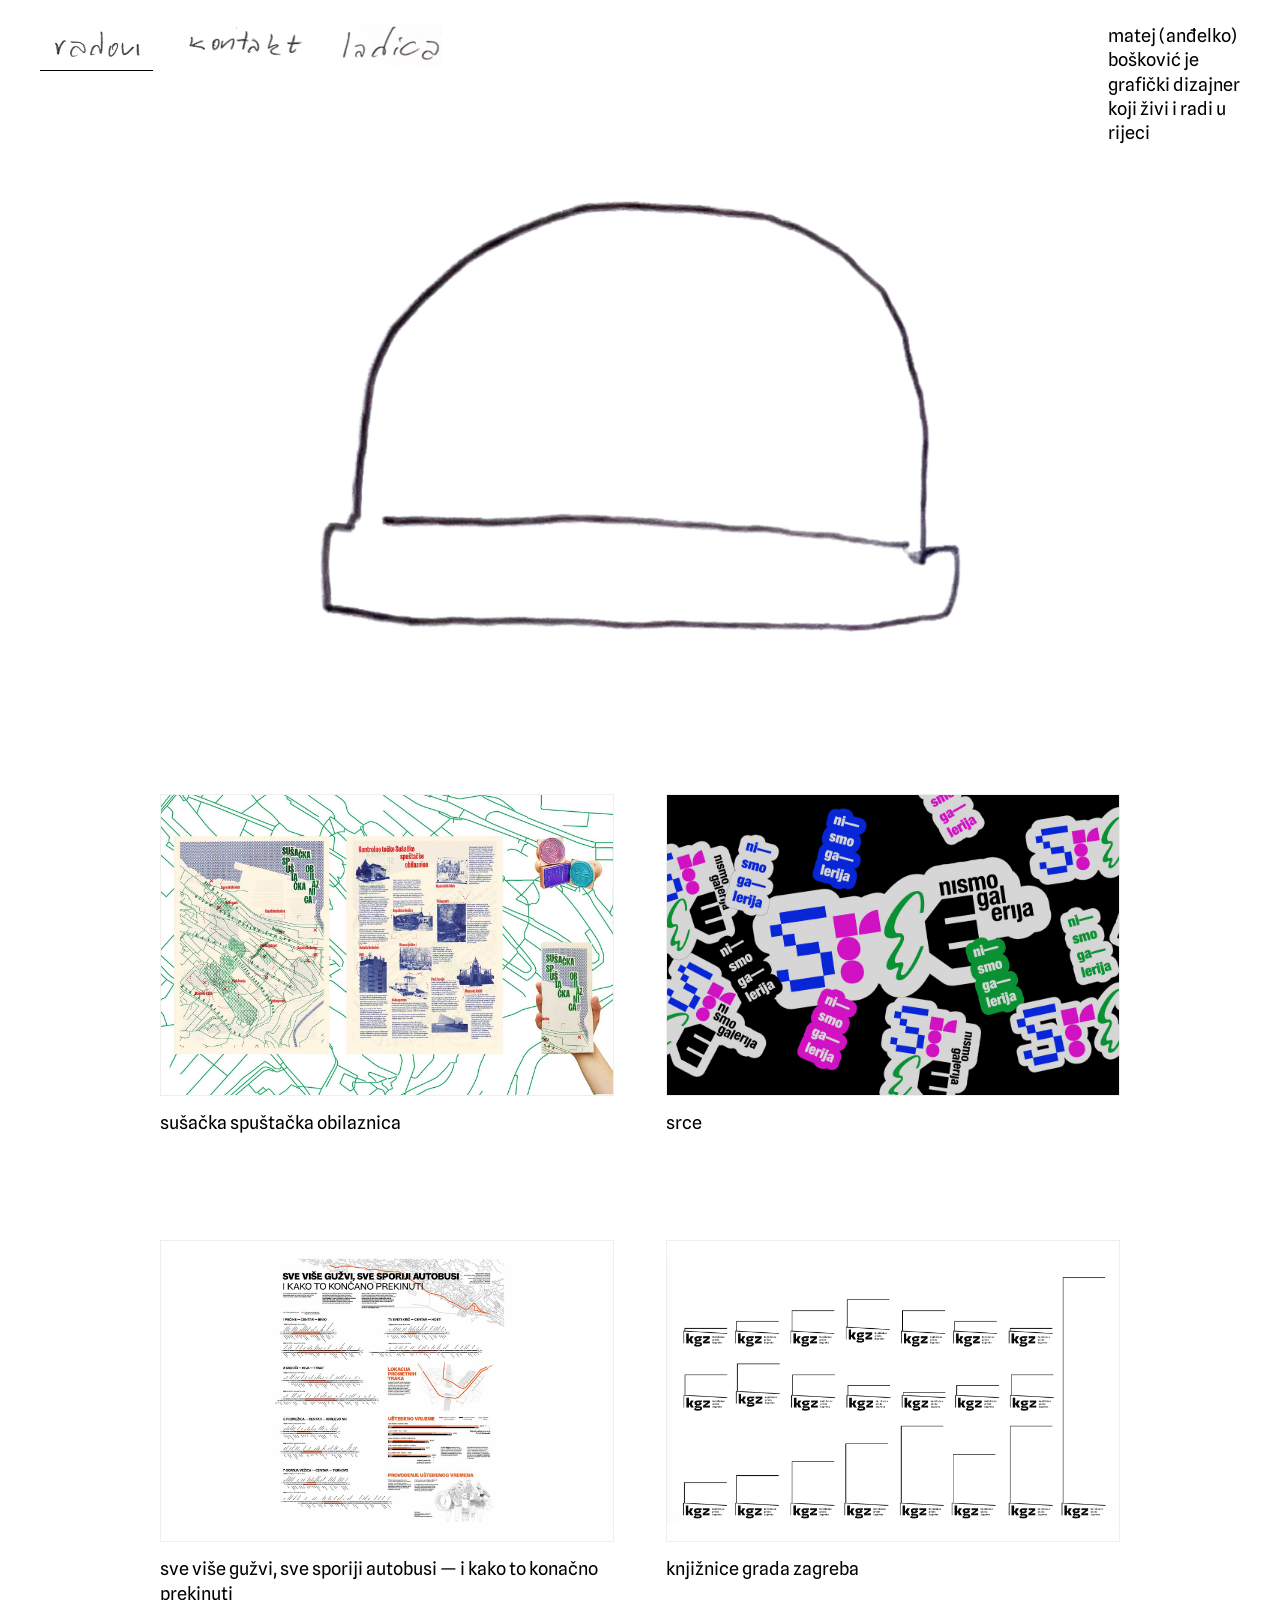
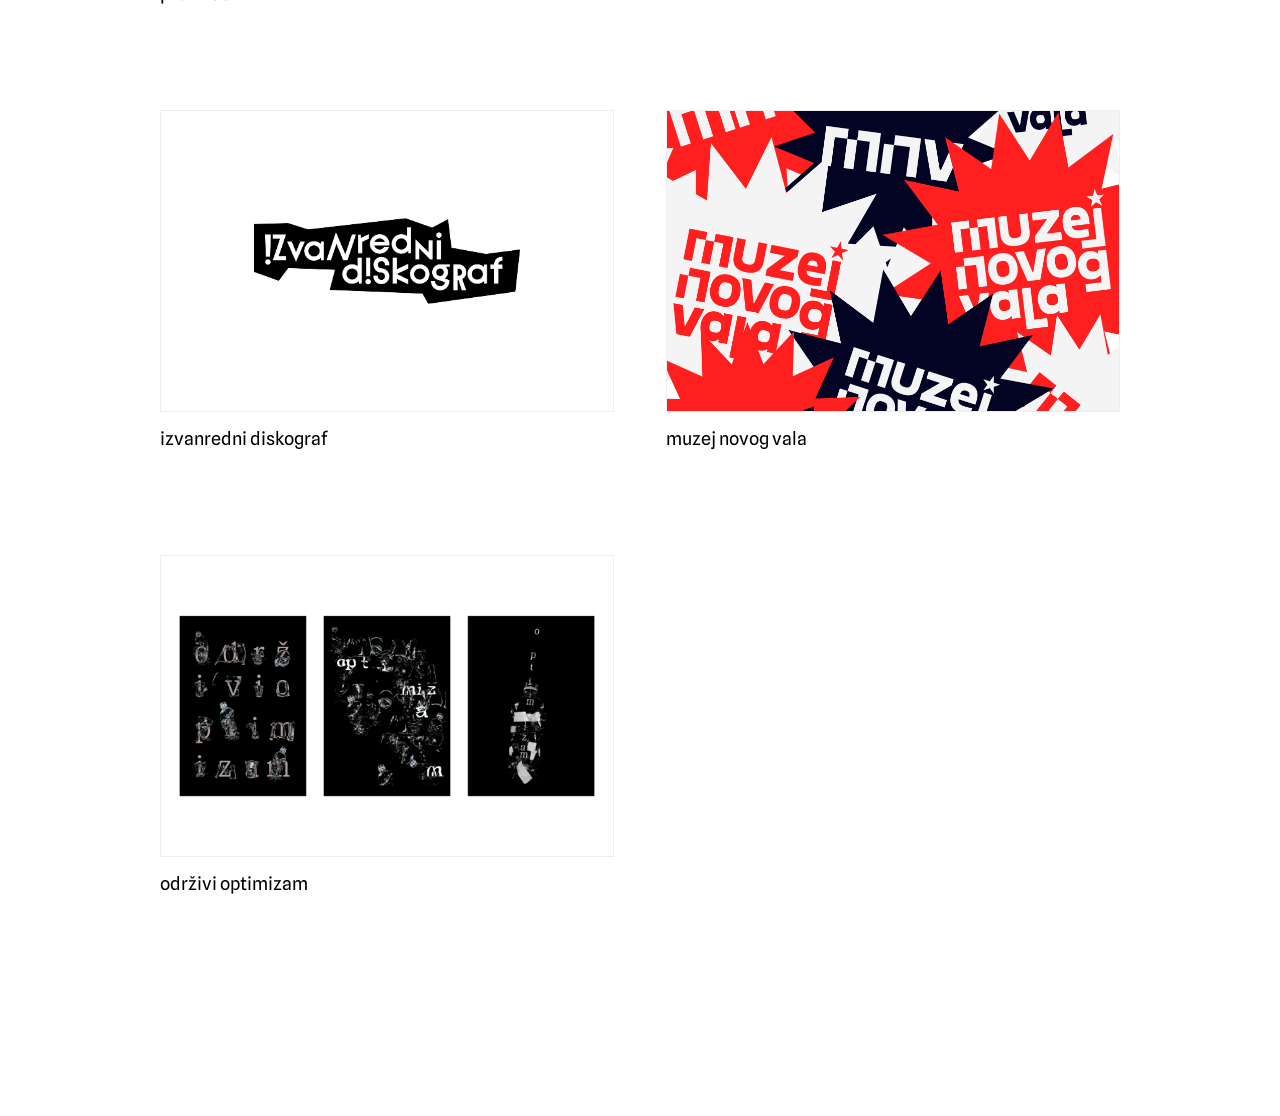
==== index.html @ 8eba4154 "Update portfolio" ====
<!DOCTYPE html>
<html lang="hr">
<head>
    <meta charset="UTF-8">
    <meta name="viewport" content="width=device-width, initial-scale=1.0">
    <title>Matej Bošković — Grafički dizajner | Graphic Designer, Rijeka</title>
    
    <!-- Primary Meta Tags -->
    <meta name="title" content="Matej Bošković — Grafički dizajner | Graphic Designer, Rijeka">
    <meta name="description" content="Matej (Anđelko) Bošković je grafički dizajner koji živi i radi u Rijeci. Portfolio radova: vizualni identiteti, tipografija, kartografija, plakati i vizualizacija podataka.">
    <meta name="keywords" content="Matej Bošković, Matej Anđelko Bošković, matejboky, grafički dizajner, graphic designer, dizajner Rijeka, vizualni identitet, visual identity, branding, tipografija, typography, plakati, poster design, Sušačka spuštačka obilaznica, Knjižnice grada Zagreba, Muzej novog vala, Izvanredni diskograf, Održivi optimizam">
    <meta name="author" content="Matej Bošković">
    <meta name="robots" content="index, follow">
    
    <!-- Open Graph / Facebook / LinkedIn / WhatsApp -->
    <meta property="og:type" content="website">
    <meta property="og:title" content="Matej Bošković — Grafički dizajner | Graphic Designer">
    <meta property="og:description" content="Portfolio grafičkog dizajna Mateja Boškovića iz Rijeke — vizualni identiteti, tipografija, plakati i kartografija.">
    <meta property="og:image" content="assets/01_WP_01_ProjectSSO_thumbnail.jpg">
    <meta property="og:site_name" content="Matej Bošković Portfolio">
    <meta property="og:locale" content="hr_HR">
    
    <!-- Twitter / X -->
    <meta name="twitter:card" content="summary_large_image">
    <meta name="twitter:title" content="Matej Bošković — Grafički dizajner | Graphic Designer">
    <meta name="twitter:description" content="Portfolio grafičkog dizajna Mateja Boškovića iz Rijeke — vizualni identiteti, tipografija, plakati i kartografija.">
    <meta name="twitter:image" content="assets/01_WP_01_ProjectSSO_thumbnail.jpg">
    
    <!-- Schema.org JSON-LD Structured Data for Google Search -->
    <script type="application/ld+json">
    {
      "@context": "https://schema.org",
      "@type": "Person",
      "name": "Matej Bošković",
      "alternateName": ["Matej Anđelko Bošković", "matejboky"],
      "jobTitle": "Grafički dizajner",
      "description": "Grafički dizajner koji živi i radi u Rijeci, specijaliziran za vizualne identitete, tipografiju, plakate i vizualizaciju podataka.",
      "email": "matejboskovic.2011@gmail.com",
      "telephone": "+385919146658",
      "address": {
        "@type": "PostalAddress",
        "addressLocality": "Rijeka",
        "addressCountry": "HR"
      },
      "sameAs": [
        "https://instagram.com/matejboky"
      ],
      "knowsAbout": [
        "Grafički dizajn",
        "Graphic Design",
        "Vizualni identitet",
        "Visual Identity",
        "Branding",
        "Tipografija",
        "Typography",
        "Kartografija",
        "Vizualizacija podataka"
      ]
    }
    </script>

    <link rel="stylesheet" href="style.css">
</head>
<body>
    <!-- Full browser viewport width header -->
    <header>
        <nav class="desktop-nav">
            <a href="index.html" class="nav-btn active" id="nav-radovi">
                <img src="assets/nav_radovi.png" alt="radovi">
            </a>
            <a href="kontakt.html" class="nav-btn" id="nav-kontakt">
                <img src="assets/nav_kontakt.png" alt="kontakt">
            </a>
            <a href="#" class="nav-btn" id="nav-ladica">
                <img src="assets/nav_ladica.jpg" alt="ladica">
            </a>
        </nav>
        <div class="bio-text">matej (anđelko) 
bošković je 
grafički dizajner 
koji živi i radi u 
rijeci</div>
        <button class="mobile-hamburger-btn" id="mobile-menu-btn" aria-label="Open menu">
            <img src="assets/hamburger_menu.jpg" alt="Menu">
        </button>
    </header>

    <!-- Mobile Navigation Overlay -->
    <div class="mobile-menu-overlay" id="mobile-menu-overlay">
        <div class="mobile-menu-content">
            <a href="index.html" class="nav-btn active">
                <img src="assets/nav_radovi.png" alt="radovi">
            </a>
            <a href="kontakt.html" class="nav-btn">
                <img src="assets/nav_kontakt.png" alt="kontakt">
            </a>
            <a href="#" class="nav-btn">
                <img src="assets/nav_ladica.jpg" alt="ladica">
            </a>
        </div>
    </div>

    <div class="page-container">
        <main>
            <!-- Hero Beanie illustration -->
            <div class="hero-illustration-container">
                <img src="assets/beanie.png" alt="Central beanie illustration" id="hero-beanie">
            </div>

            <!-- 2-Column Project Grid matching mainpage.pdf -->
            <div class="project-grid">
                <!-- Project 1: Sušačka spuštačka obilaznica -->
                <a href="sso.html" class="project-card" id="card-sso">
                    <div class="project-img-wrapper">
                        <img src="assets/thumb_sso.jpg" alt="Sušačka spuštačka obilaznica">
                    </div>
                    <div class="project-caption">Sušačka spuštačka obilaznica</div>
                </a>

                <!-- Project 2: Srce (Galerija srce) -->
                <a href="srce.html" class="project-card" id="card-srce">
                    <div class="project-img-wrapper">
                        <img src="assets/thumb_srce.jpg" alt="Srce">
                    </div>
                    <div class="project-caption">Srce</div>
                </a>

                <!-- Project 3: Sve više gužvi... -->
                <a href="autotrolej.html" class="project-card" id="card-autotrolej">
                    <div class="project-img-wrapper">
                        <img src="assets/thumb_autotrolej.jpg" alt="Sve više gužvi, sve sporiji autobusi — i kako to konačno prekinuti">
                    </div>
                    <div class="project-caption">Sve više gužvi, sve sporiji autobusi — i kako to konačno prekinuti</div>
                </a>

                <!-- Project 4: Knjižnice grada Zagreba -->
                <a href="kgz.html" class="project-card" id="card-kgz">
                    <div class="project-img-wrapper">
                        <img src="assets/thumb_kgz.png" alt="Knjižnice grada Zagreba">
                    </div>
                    <div class="project-caption">Knjižnice grada zagreba</div>
                </a>

                <!-- Project 5: Izvanredni diskograf -->
                <a href="diskograf.html" class="project-card" id="card-diskograf">
                    <div class="project-img-wrapper">
                        <img src="assets/thumb_diskograf.jpg" alt="Izvanredni diskograf">
                    </div>
                    <div class="project-caption">Izvanredni diskograf</div>
                </a>

                <!-- Project 6: Muzej novog vala -->
                <a href="mnv.html" class="project-card" id="card-mnv">
                    <div class="project-img-wrapper">
                        <img src="assets/thumb_mnv.png" alt="Muzej novog vala">
                    </div>
                    <div class="project-caption">Muzej novog vala</div>
                </a>

                <!-- Project 7: Održivi optimizam -->
                <a href="oo.html" class="project-card" id="card-oo">
                    <div class="project-img-wrapper">
                        <img src="assets/thumb_oo.jpg" alt="Održivi optimizam">
                    </div>
                    <div class="project-caption">Održivi optimizam</div>
                </a>
            </div>
        </main>
    </div>

    <script src="script.js"></script>
</body>
</html>
---- style.css ----
@import url('https://fonts.googleapis.com/css2?family=Spline+Sans:wght@300;400;500;600&display=swap');

/* Reset and base styles */
* {
    box-sizing: border-box;
    margin: 0;
    padding: 0;
}

body {
    background-color: #ffffff;
    color: #000000;
    font-family: 'Spline Sans', -apple-system, BlinkMacSystemFont, sans-serif;
    font-size: 18px;
    line-height: 1.5;
    -webkit-font-smoothing: antialiased;
    display: flex;
    flex-direction: column;
    align-items: center;
    min-height: 100vh;
    width: 100%;
    overflow-x: hidden;
    padding-bottom: 120px;
}

body.menu-open {
    overflow: hidden;
}

/* Full Browser Viewport Width Header */
header {
    width: 100%;
    display: flex;
    justify-content: space-between;
    align-items: flex-start;
    padding: 24px 40px 40px 40px;
}

/* Navigation menu using handwritten JPG buttons */
nav.desktop-nav {
    display: flex;
    gap: 28px;
    align-items: flex-end;
}

.nav-btn {
    display: inline-block;
    text-decoration: none;
    position: relative;
    padding-bottom: 4px;
    transition: opacity 0.2s ease;
}

.nav-btn img {
    height: 42px;
    width: auto;
    display: block;
    object-fit: contain;
}

.nav-btn:hover {
    opacity: 0.6;
}

/* Active navigation underline */
.nav-btn.active::after {
    content: '';
    position: absolute;
    bottom: -1px;
    left: 0;
    width: 100%;
    height: 1px;
    background-color: #000000;
}

/* Bio Text block (Full Right Browser Edge) */
.bio-text {
    font-family: 'Spline Sans', sans-serif;
    font-size: 18px;
    font-weight: 400;
    line-height: 1.35;
    color: #000000;
    text-align: left;
    white-space: pre-line;
}

/* Mobile Hamburger Menu Button (Hidden on Desktop) */
.mobile-hamburger-btn {
    display: none;
    background: none;
    border: none;
    cursor: pointer;
    padding: 0;
}

.mobile-hamburger-btn img {
    height: 38px;
    width: auto;
    display: block;
}

/* Mobile Navigation Menu Overlay */
.mobile-menu-overlay {
    display: none;
    position: fixed;
    top: 0;
    left: 0;
    width: 100vw;
    height: 100vh;
    background-color: #ffffff;
    z-index: 1000;
    flex-direction: column;
    justify-content: center;
    align-items: center;
    gap: 40px;
    opacity: 0;
    pointer-events: none;
    transition: opacity 0.3s ease;
}

.mobile-menu-overlay.active {
    opacity: 1;
    pointer-events: auto;
}

.mobile-menu-content {
    display: flex;
    flex-direction: column;
    align-items: center;
    gap: 40px;
}

.mobile-menu-content .nav-btn img {
    height: 54px;
}

/* Sticky Back Arrow Bar directly below header navigation buttons */
.back-arrow-bar {
    width: 100%;
    display: flex;
    justify-content: flex-start;
    padding-left: 40px;
    margin-top: -65px;
    margin-bottom: 20px;
    position: sticky;
    top: 20px;
    z-index: 100;
    pointer-events: none;
}

.back-link {
    display: inline-block;
    pointer-events: auto;
    transition: opacity 0.2s ease, transform 0.2s ease;
}

.back-link img {
    height: 52px;
    width: auto;
    display: block;
}

.back-link:hover {
    opacity: 0.6;
    transform: scale(1.05);
}

/* Page Container for Main Content */
.page-container {
    width: 100%;
    max-width: 1512px;
    padding: 0 23px;
    display: flex;
    flex-direction: column;
    align-items: center;
}

/* Full Width Container for Contact Page */
.full-width-container {
    width: 100%;
    display: flex;
    flex-direction: column;
    align-items: center;
}

/* Gentle Fade In Up Animation Keyframes for All Pages */
@keyframes fadeInUp {
    0% {
        opacity: 0;
        transform: translateY(40px);
    }
    100% {
        opacity: 1;
        transform: translateY(0);
    }
}

/* Main Content Area: Applies gentle fade-in-up animation on every page load */
main {
    width: 100%;
    display: flex;
    flex-direction: column;
    align-items: center;
    animation: fadeInUp 1.4s cubic-bezier(0.16, 1, 0.3, 1) forwards;
}

/* Hero Central Beanie Illustration Section (Radovi Page) */
.hero-illustration-container {
    width: 100%;
    margin-top: 15px;
    margin-bottom: clamp(160px, 18vh, 240px);
    display: flex;
    justify-content: center;
    align-items: center;
    text-align: center;
    animation: fadeInUp 1.4s cubic-bezier(0.16, 1, 0.3, 1) 0.1s both;
}

.hero-illustration-container img {
    width: auto;
    max-width: min(740px, 75vw);
    max-height: min(460px, 48vh);
    height: auto;
    object-fit: contain;
    margin: 0 auto;
    display: block;
}

/* 2-Column Project Grid matching mainpage.pdf */
.project-grid {
    width: 100%;
    max-width: 960px;
    display: grid;
    grid-template-columns: repeat(2, 454px);
    justify-content: center;
    grid-column-gap: 52px;
    grid-row-gap: 104px;
    margin-bottom: 100px;
    animation: fadeInUp 1.4s cubic-bezier(0.16, 1, 0.3, 1) 0.25s both;
}

/* Project Card */
.project-card {
    display: flex;
    flex-direction: column;
    text-decoration: none;
    color: #000000;
    transition: transform 0.25s ease, opacity 0.25s ease;
}

.project-card:hover {
    transform: translateY(-4px);
}

/* Card Image Wrapper: Fixed dimensions preserved (aspect ratio 454 / 302) */
.project-img-wrapper {
    width: 100%;
    aspect-ratio: 454 / 302;
    background-color: #ffffff;
    overflow: hidden;
    margin-bottom: 14px;
    border: 1px solid #eeeeee;
    display: flex;
    align-items: center;
    justify-content: center;
}

/* Show 100% of original artwork without cropping for logos/diagrams */
.project-img-wrapper img {
    width: 100%;
    height: 100%;
    object-fit: contain;
    display: block;
    transition: filter 0.3s ease;
}

/* Full-bleed project thumbnails fill the entire card with zero whitespace */
#card-sso .project-img-wrapper img,
#card-srce .project-img-wrapper img,
#card-mnv .project-img-wrapper img {
    object-fit: cover;
    object-position: center;
}

.project-card:hover .project-img-wrapper img {
    filter: brightness(0.96);
}

.project-caption {
    font-family: 'Spline Sans', sans-serif;
    font-size: 18px;
    font-weight: 400;
    line-height: 1.4;
    color: #000000;
    text-transform: lowercase;
}

/* Contact Page Layout: Hand finger tip extends all the way to beginning of text */
.contact-section-full {
    width: 100%;
    display: flex;
    align-items: flex-start;
    justify-content: flex-end;
    margin-top: clamp(20px, 4vh, 45px);
    padding-right: 40px;
    overflow-x: clip;
    position: relative;
    animation: fadeInUp 1.4s cubic-bezier(0.16, 1, 0.3, 1) 0.1s both;
}

.contact-hand-picture {
    flex: 1;
    display: flex;
    justify-content: flex-end;
    align-items: flex-start;
    min-width: 0;
    overflow: visible;
}

.contact-illustration-left {
    width: calc(100% + 80px);
    height: auto;
    margin-left: -80px; /* Clean off-screen bleed on left edge */
    display: block;
}

.contact-info-block-right {
    flex-shrink: 0;
    display: flex;
    flex-direction: column;
    gap: clamp(18px, 2.2vh, 26px);
    font-family: 'Spline Sans', sans-serif;
    font-size: 18px;
    font-weight: 400;
    text-align: left;
    white-space: nowrap;
    margin-left: clamp(16px, 1.4vw, 22px);
    margin-top: var(--contact-finger-y, calc(8.5vw - 34px));
}

.contact-info-block-right a {
    color: #000000;
    text-decoration: none;
    transition: opacity 0.2s ease;
}

.contact-info-block-right a:hover {
    opacity: 0.6;
    text-decoration: underline;
}

/* SSO Detail Page Layout matching PDF */
.sso-detail-container {
    width: 100%;
    max-width: 932px;
    display: flex;
    flex-direction: column;
    align-items: center;
    margin-top: 110px;
    position: relative;
    animation: fadeInUp 1.5s cubic-bezier(0.16, 1, 0.3, 1) forwards;
}

.detail-title-container {
    width: 100%;
    margin-bottom: 35px;
    animation: fadeInUp 1.4s cubic-bezier(0.16, 1, 0.3, 1) 0.15s both;
}

.detail-title-container img {
    width: 100%;
    height: auto;
    object-fit: contain;
}

/* 2-Column Summary Row matching PDF */
.sso-summary-row {
    width: 100%;
    display: flex;
    justify-content: space-between;
    align-items: flex-start;
    margin-bottom: 60px;
    animation: fadeInUp 1.4s cubic-bezier(0.16, 1, 0.3, 1) 0.3s both;
}

.sso-tags-col {
    width: 250px;
    font-family: 'Spline Sans', sans-serif;
    font-size: 18px;
    font-weight: 400;
    line-height: 1.5;
    color: #000000;
    display: flex;
    flex-direction: column;
    gap: 2px;
}

.sso-tags-col .tag-bold {
    font-weight: 400;
}

.sso-year {
    margin-top: 18px;
    font-weight: 400;
}

.sso-tags-col a {
    color: #000000;
    text-decoration: underline;
    text-decoration-thickness: 1px;
    text-underline-offset: 3px;
    transition: opacity 0.2s ease;
}

.sso-tags-col a:hover {
    opacity: 0.6;
}

.sso-description-col {
    width: 573px;
    font-family: 'Spline Sans', sans-serif;
    font-size: 18px;
    font-weight: 400;
    line-height: 1.55;
    color: #000000;
    text-align: left;
}

/* Detail Image Stack with gentle fade-in-up transition */
.detail-stack {
    width: 100%;
    display: flex;
    flex-direction: column;
    align-items: stretch;
    gap: 45px;
    animation: fadeInUp 1.4s cubic-bezier(0.16, 1, 0.3, 1) 0.45s both;
}

.detail-img-standard {
    display: block;
    width: 100%;
    height: auto;
}

.detail-img-full {
    display: block;
    width: calc(100vw - 46px);
    max-width: 1480px;
    height: auto;
    margin-left: calc(-1 * (min(100vw - 46px, 1480px) - 100%) / 2);
}

/* 2-Column Caption Row with exact 8px distance below adjacent photo */
.sso-caption-row {
    width: 100%;
    display: flex;
    justify-content: space-between;
    align-items: flex-start;
    margin-top: -37px;
    margin-bottom: 15px;
}

.sso-caption-left {
    width: 340px;
    font-family: 'Spline Sans', sans-serif;
    font-size: 18px;
    font-weight: 400;
    line-height: 1.4;
    color: #000000;
}

.sso-caption-right {
    width: 340px;
    font-family: 'Spline Sans', sans-serif;
    font-size: 18px;
    font-weight: 400;
    line-height: 1.4;
    color: #000000;
}

/* Responsive Breakpoints & Mobile Layout (< 768px) */
@media (max-width: 768px) {
    header {
        padding: 24px 24px 20px 24px;
        align-items: flex-start;
    }

    nav.desktop-nav {
        display: none;
    }

    .mobile-hamburger-btn {
        display: block;
    }

    .mobile-menu-overlay {
        display: flex;
    }

    .bio-text {
        font-size: 16px;
        line-height: 1.3;
    }

    .hero-illustration-container {
        margin-top: 10px;
        margin-bottom: 145px;
    }

    .hero-illustration-container img {
        max-width: 85%;
    }

    /* 1-Column Project Grid matching mobile - mainpage.pdf */
    .project-grid {
        grid-template-columns: 1fr;
        max-width: 100%;
        padding: 0 10px;
        grid-row-gap: 56px;
    }

    .project-img-wrapper {
        aspect-ratio: 354 / 236;
    }

    .project-caption {
        font-size: 16px;
    }

    /* Mobile Contact Page matching mobile - kontakt.pdf */
    .contact-section-full {
        flex-direction: column-reverse;
        align-items: flex-start;
        padding: 0 24px;
        margin-top: 30px;
    }

    .contact-info-block-right {
        margin-left: 0;
        margin-right: 0;
        margin-top: 0;
        transform: none;
        gap: 16px;
        font-size: 18px;
        margin-bottom: 24px;
    }

    .contact-hand-picture {
        width: 100%;
        display: flex;
        justify-content: flex-start;
    }

    .contact-illustration-left {
        width: 280px;
        max-width: 85%;
        height: auto;
        max-height: none;
        margin-left: 0;
        object-position: left top;
        display: block;
    }

    /* Mobile Project Detail Page matching mobile - susacka spustacka.pdf */
    .sso-detail-container {
        margin-top: 30px;
        padding: 0 10px;
    }

    /* Remove back arrow on mobile view - only needed on desktop */
    .back-arrow-bar {
        display: none !important;
    }

    .back-link img {
        height: 38px;
    }

    .sso-summary-row, .sso-caption-row {
        flex-direction: column;
        gap: 20px;
        margin-bottom: 30px;
    }

    .sso-tags-col, .sso-description-col, .sso-caption-left, .sso-caption-right {
        width: 100%;
        font-size: 16px;
    }

    .detail-stack {
        gap: 30px;
    }
}
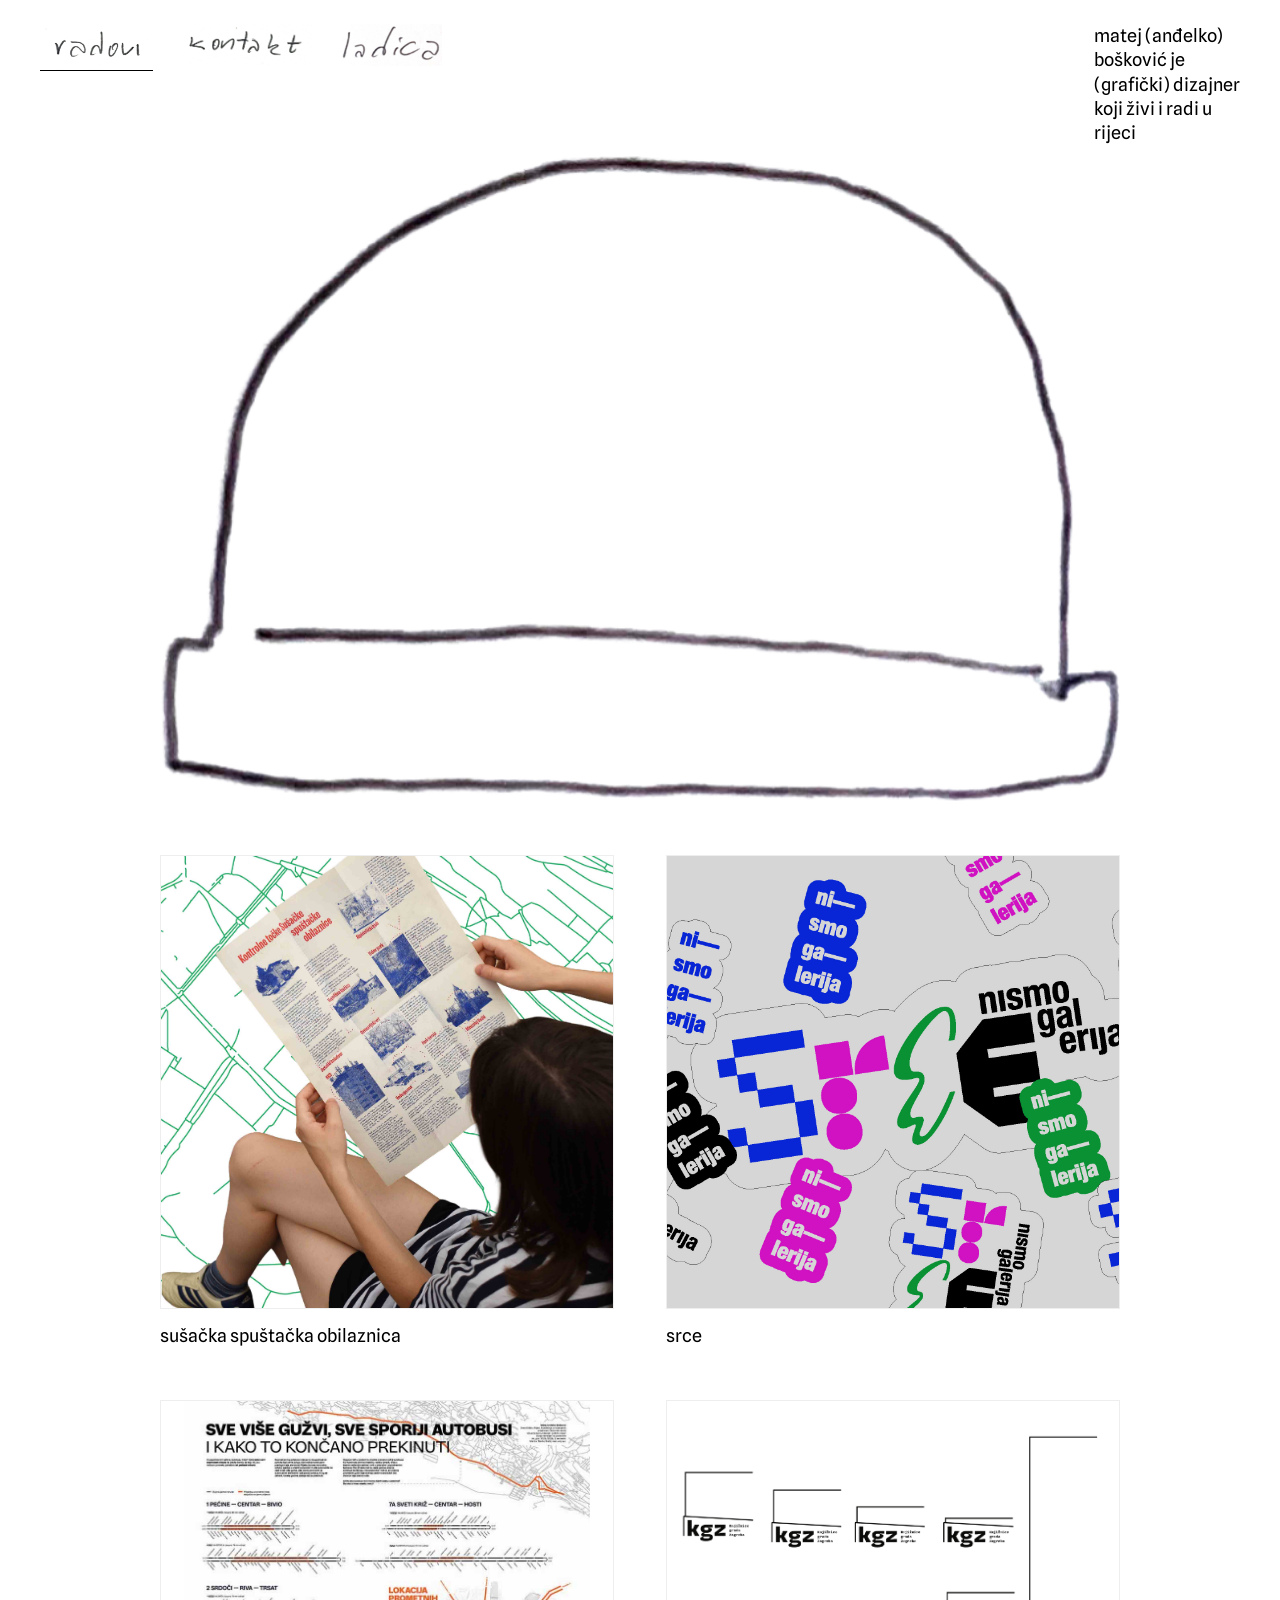
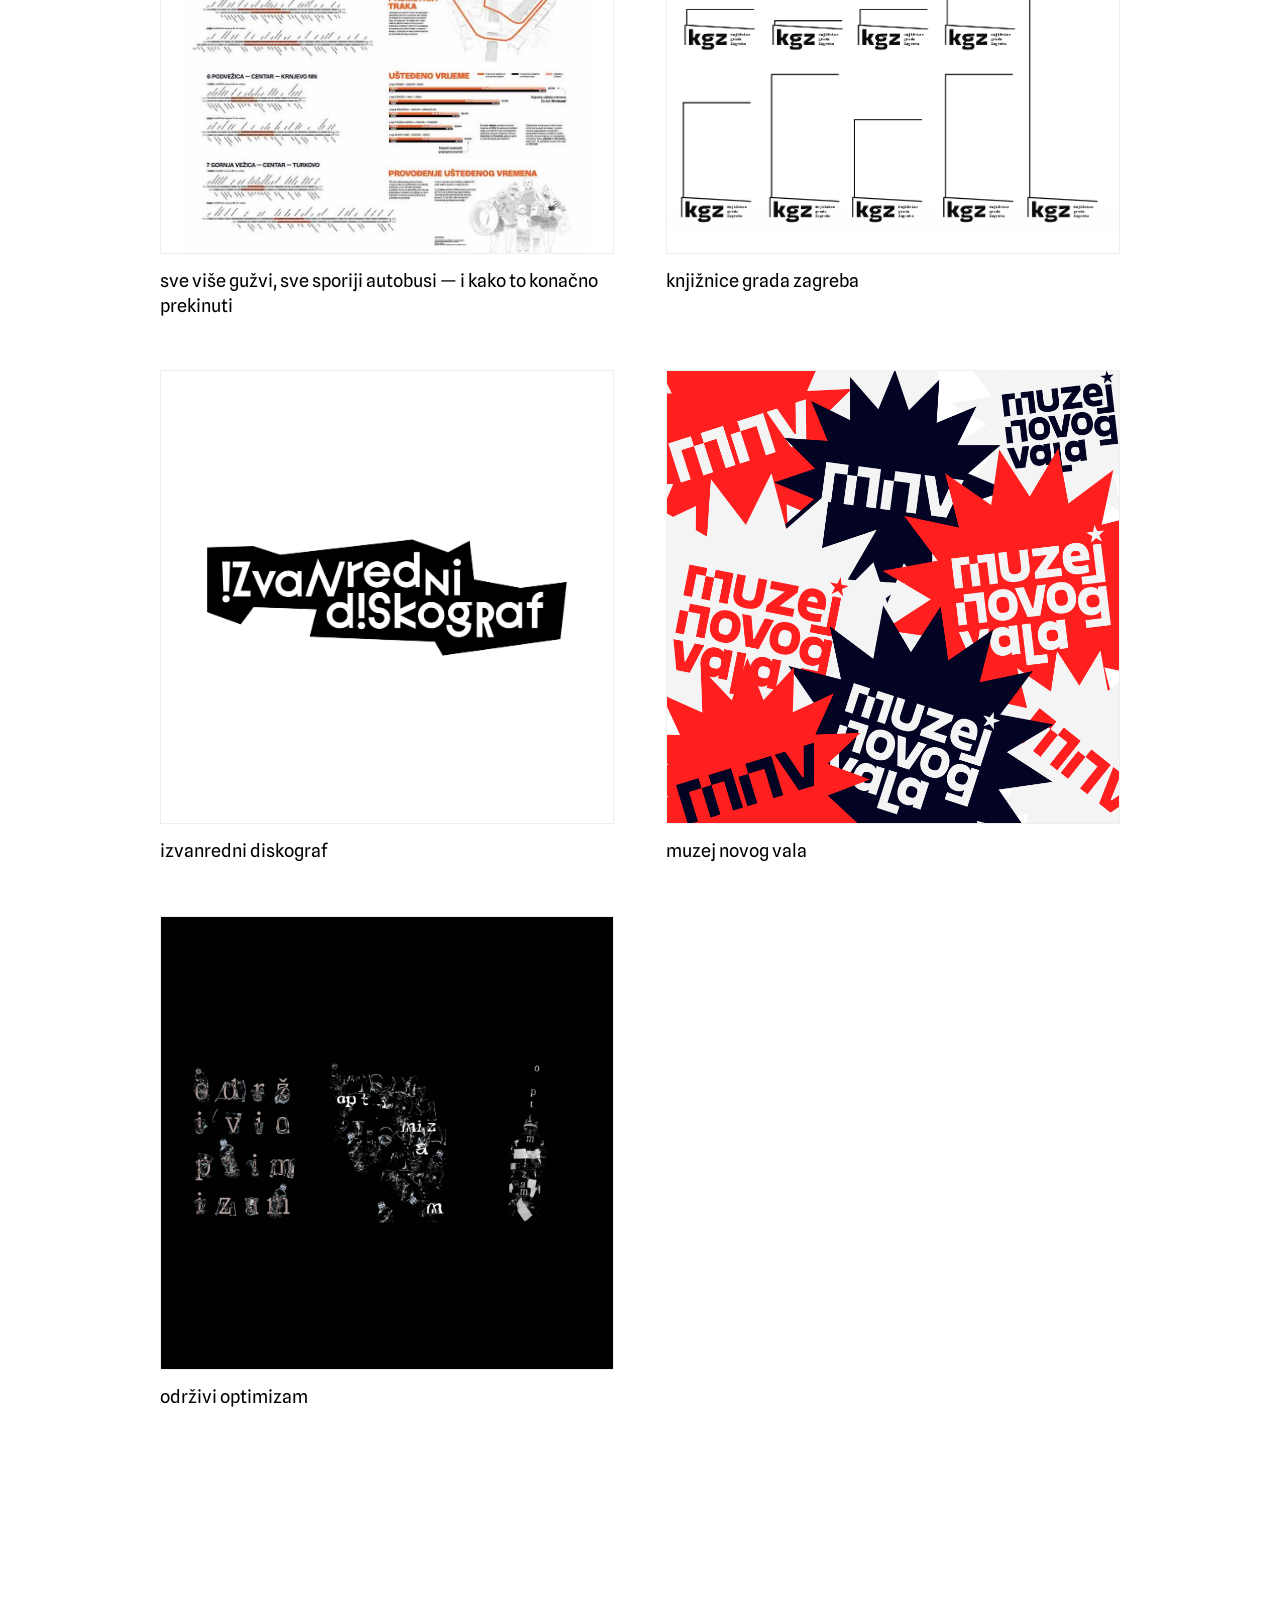
==== commit 4beec740: "initial commit" ====
--- a/index.html
+++ b/index.html
@@ -7,7 +7,7 @@
     
     <!-- Primary Meta Tags -->
     <meta name="title" content="Matej Bošković — Grafički dizajner | Graphic Designer, Rijeka">
-    <meta name="description" content="Matej (Anđelko) Bošković je grafički dizajner koji živi i radi u Rijeci. Portfolio radova: vizualni identiteti, tipografija, kartografija, plakati i vizualizacija podataka.">
+    <meta name="description" content="Matej (Anđelko) Bošković je (grafički) dizajner koji živi i radi u Rijeci. Portfolio radova: vizualni identiteti, tipografija, kartografija, plakati i vizualizacija podataka.">
     <meta name="keywords" content="Matej Bošković, Matej Anđelko Bošković, matejboky, grafički dizajner, graphic designer, dizajner Rijeka, vizualni identitet, visual identity, branding, tipografija, typography, plakati, poster design, Sušačka spuštačka obilaznica, Knjižnice grada Zagreba, Muzej novog vala, Izvanredni diskograf, Održivi optimizam">
     <meta name="author" content="Matej Bošković">
     <meta name="robots" content="index, follow">
@@ -71,13 +71,13 @@
             <a href="kontakt.html" class="nav-btn" id="nav-kontakt">
                 <img src="assets/nav_kontakt.png" alt="kontakt">
             </a>
-            <a href="#" class="nav-btn" id="nav-ladica">
+            <a href="ladica.html" class="nav-btn" id="nav-ladica">
                 <img src="assets/nav_ladica.jpg" alt="ladica">
             </a>
         </nav>
         <div class="bio-text">matej (anđelko) 
 bošković je 
-grafički dizajner 
+(grafički) dizajner 
 koji živi i radi u 
 rijeci</div>
         <button class="mobile-hamburger-btn" id="mobile-menu-btn" aria-label="Open menu">
@@ -87,6 +87,7 @@
 
     <!-- Mobile Navigation Overlay -->
     <div class="mobile-menu-overlay" id="mobile-menu-overlay">
+        <button class="mobile-menu-close-btn" id="mobile-menu-close" aria-label="Zatvori izbornik"><img src="assets/x.jpg" alt="zatvori"></button>
         <div class="mobile-menu-content">
             <a href="index.html" class="nav-btn active">
                 <img src="assets/nav_radovi.png" alt="radovi">
@@ -94,7 +95,7 @@
             <a href="kontakt.html" class="nav-btn">
                 <img src="assets/nav_kontakt.png" alt="kontakt">
             </a>
-            <a href="#" class="nav-btn">
+            <a href="ladica.html" class="nav-btn">
                 <img src="assets/nav_ladica.jpg" alt="ladica">
             </a>
         </div>
--- a/style.css
+++ b/style.css
@@ -134,6 +134,30 @@
     height: 54px;
 }
 
+/* X close button in top-right of mobile overlay */
+.mobile-menu-close-btn {
+    position: absolute;
+    top: 24px;
+    right: 28px;
+    background: none;
+    border: none;
+    cursor: pointer;
+    padding: 0;
+    line-height: 0;
+    opacity: 0.85;
+    transition: opacity 0.2s;
+}
+
+.mobile-menu-close-btn img {
+    height: 36px;
+    width: auto;
+    display: block;
+}
+
+.mobile-menu-close-btn:hover {
+    opacity: 1;
+}
+
 /* Sticky Back Arrow Bar directly below header navigation buttons */
 .back-arrow-bar {
     width: 100%;
@@ -207,8 +231,8 @@
 /* Hero Central Beanie Illustration Section (Radovi Page) */
 .hero-illustration-container {
     width: 100%;
-    margin-top: 15px;
-    margin-bottom: clamp(160px, 18vh, 240px);
+    margin-top: -30px;
+    margin-bottom: clamp(40px, 6vh, 80px);
     display: flex;
     justify-content: center;
     align-items: center;
@@ -217,9 +241,8 @@
 }
 
 .hero-illustration-container img {
-    width: auto;
-    max-width: min(740px, 75vw);
-    max-height: min(460px, 48vh);
+    width: 100%;
+    max-width: 960px;
     height: auto;
     object-fit: contain;
     margin: 0 auto;
@@ -234,7 +257,7 @@
     grid-template-columns: repeat(2, 454px);
     justify-content: center;
     grid-column-gap: 52px;
-    grid-row-gap: 104px;
+    grid-row-gap: 52px;
     margin-bottom: 100px;
     animation: fadeInUp 1.4s cubic-bezier(0.16, 1, 0.3, 1) 0.25s both;
 }
@@ -252,10 +275,10 @@
     transform: translateY(-4px);
 }
 
-/* Card Image Wrapper: Fixed dimensions preserved (aspect ratio 454 / 302) */
+/* Card Image Wrapper: Square 1:1 ratio */
 .project-img-wrapper {
     width: 100%;
-    aspect-ratio: 454 / 302;
+    aspect-ratio: 1 / 1;
     background-color: #ffffff;
     overflow: hidden;
     margin-bottom: 14px;
@@ -503,8 +526,9 @@
     }
 
     .hero-illustration-container {
-        margin-top: 10px;
-        margin-bottom: 145px;
+        margin-top: 0;
+        margin-bottom: 60px;
+        min-height: calc(100svh - 280px);
     }
 
     .hero-illustration-container img {
@@ -520,7 +544,7 @@
     }
 
     .project-img-wrapper {
-        aspect-ratio: 354 / 236;
+        aspect-ratio: 1 / 1;
     }
 
     .project-caption {
